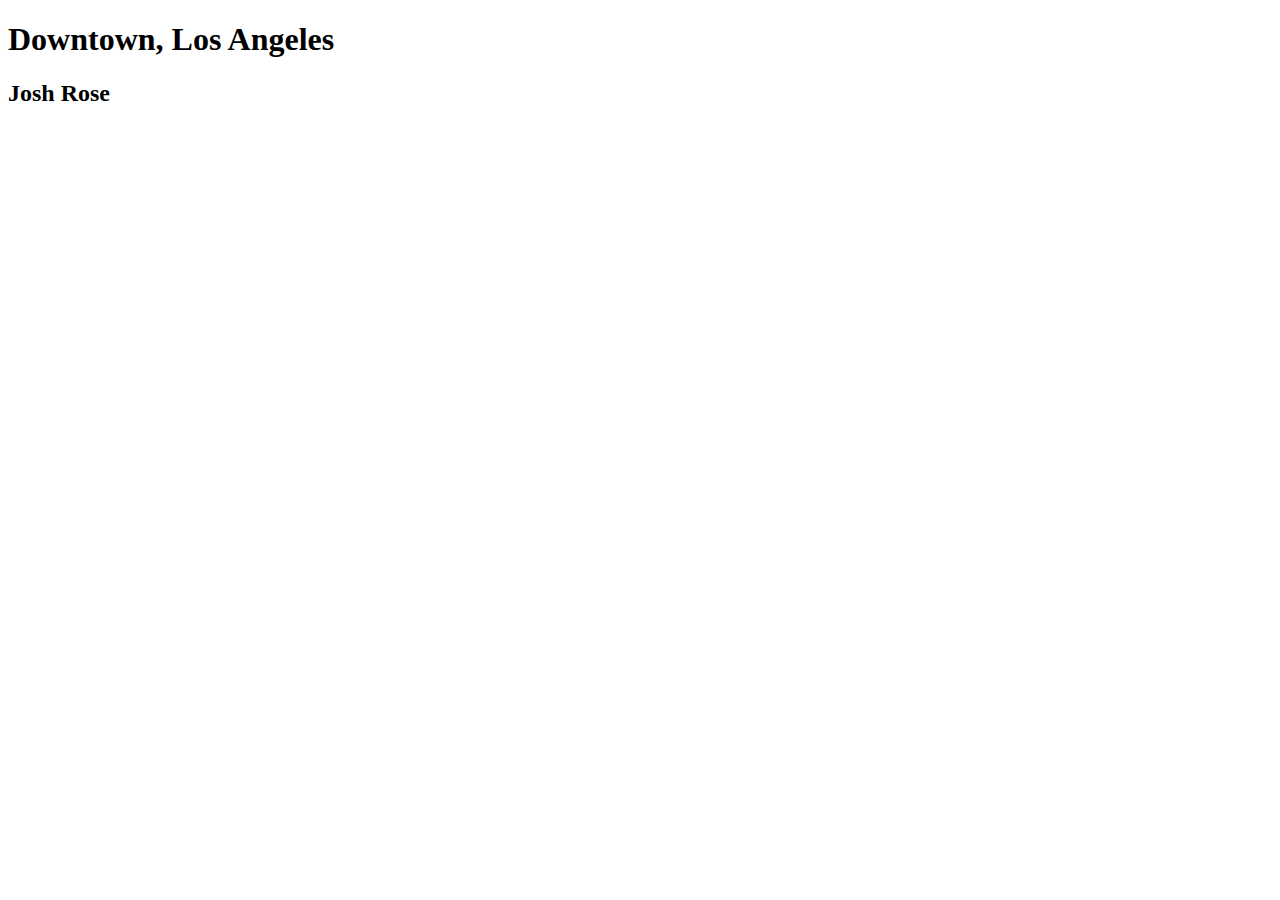
==== Brutalust/index.html @ 6f7246d3 "Initial commit" ====
<!DOCTYPE html>
<html>
    <head>
        <meta charset="UTF-8">
        <meta name="viewport" content="width=device-width, initial-scale=1.0">
        <link rel="stylesheet" href="style.css" media="screen"/>
    </head>
    <body>
        <section>
            <h1>
                Downtown, Los Angeles
            </h1>
            <h2>
                Josh Rose
            </h2>
        </section>
    </body>
</html>
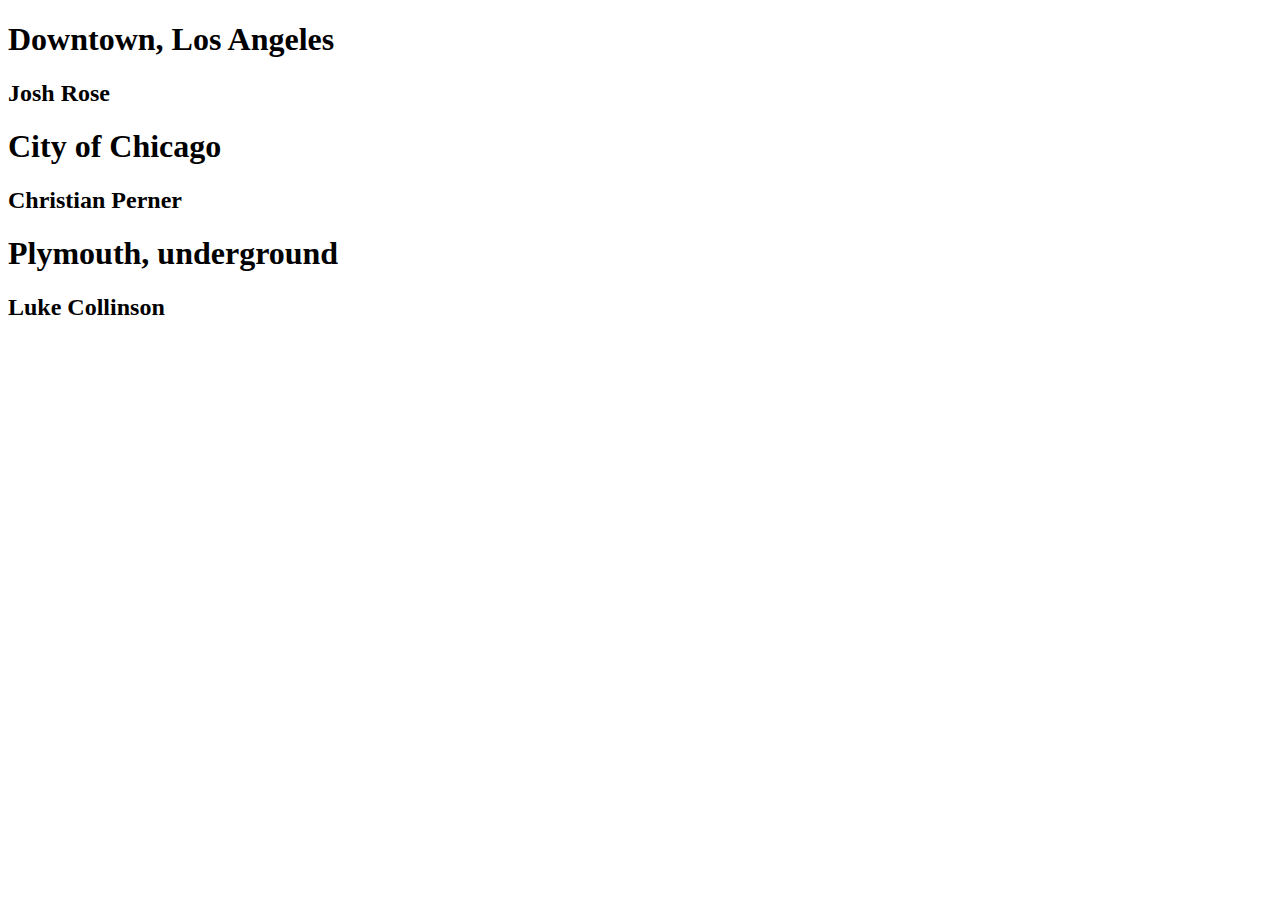
==== commit e143182c: "setting up HTML" ====
--- a/Brutalust/index.html
+++ b/Brutalust/index.html
@@ -14,5 +14,23 @@
                 Josh Rose
             </h2>
         </section>
+
+        <section>
+            <h1>
+                City of Chicago
+            </h1>
+            <h2>
+                Christian Perner
+            </h2>
+        </section>
+
+        <section>
+            <h1>
+                Plymouth, underground
+            </h1>
+            <h2>
+                Luke Collinson
+            </h2>
+        </section>
     </body>
 </html>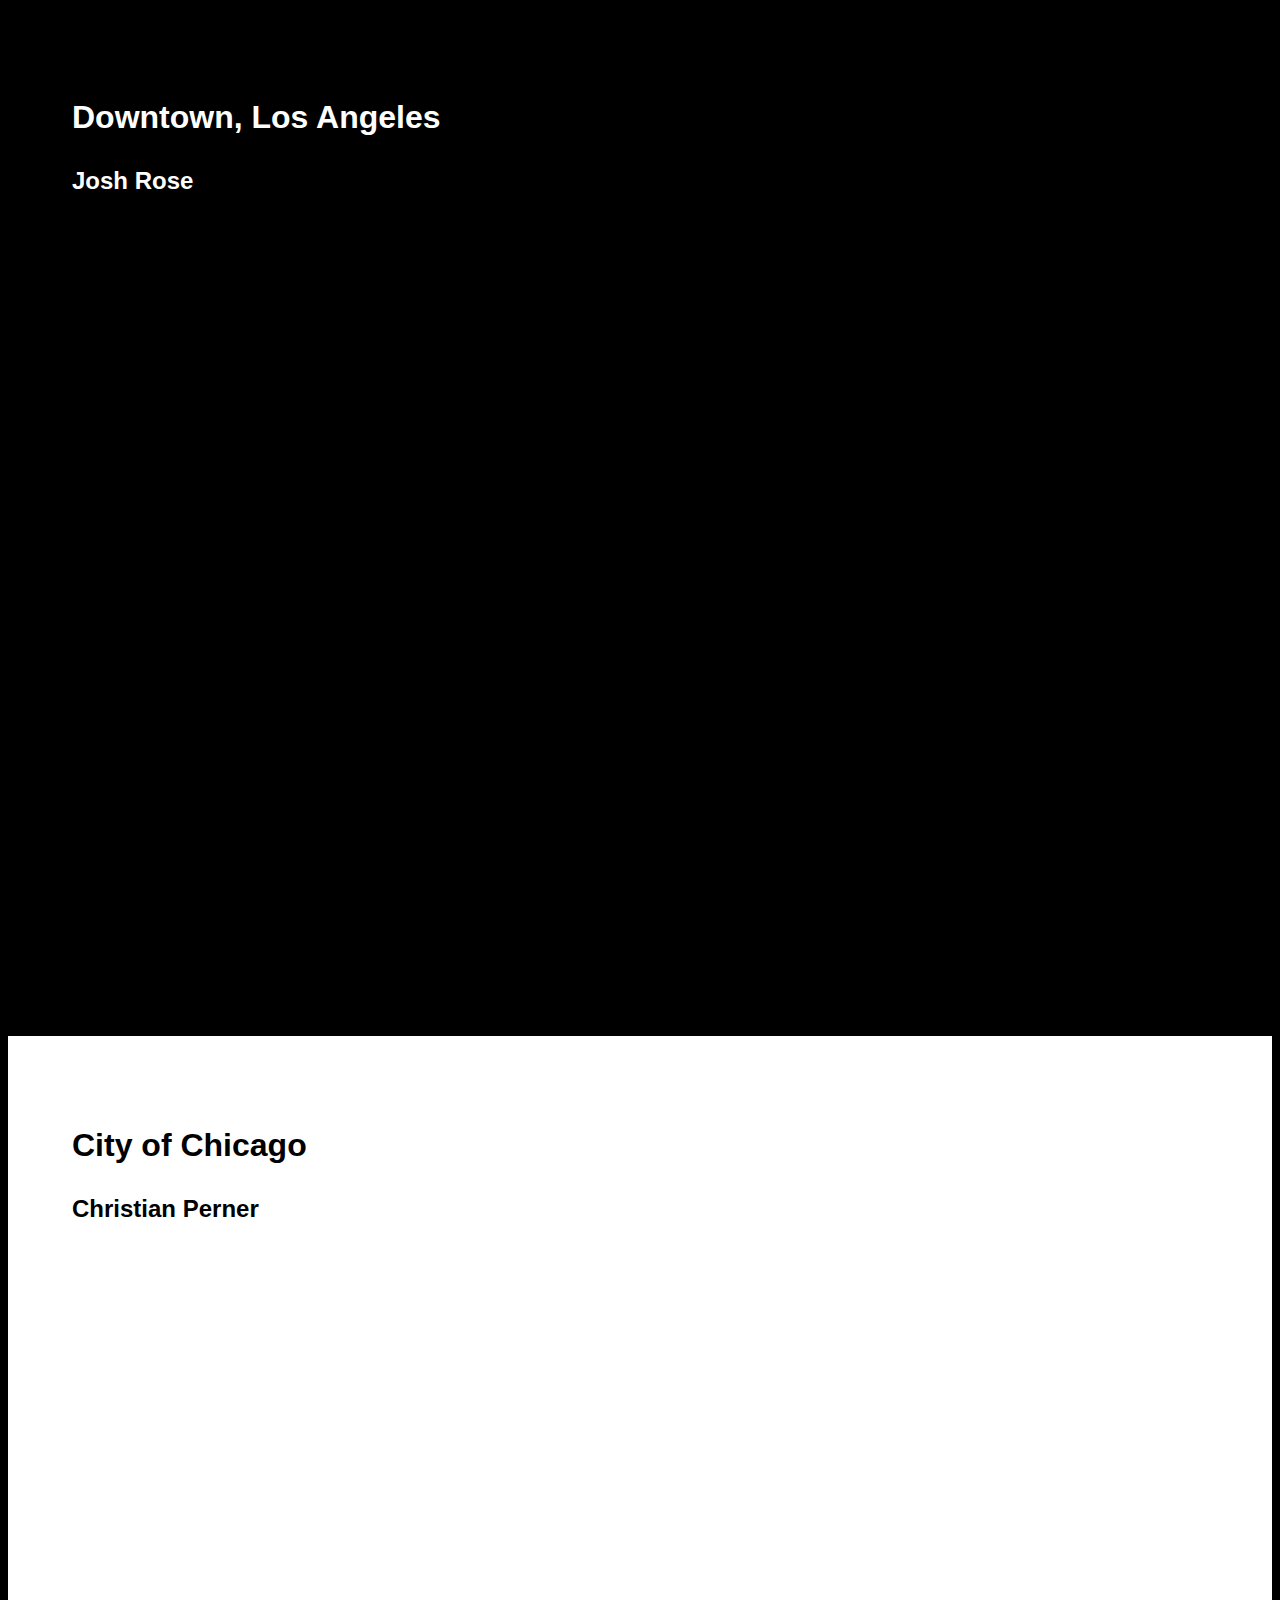
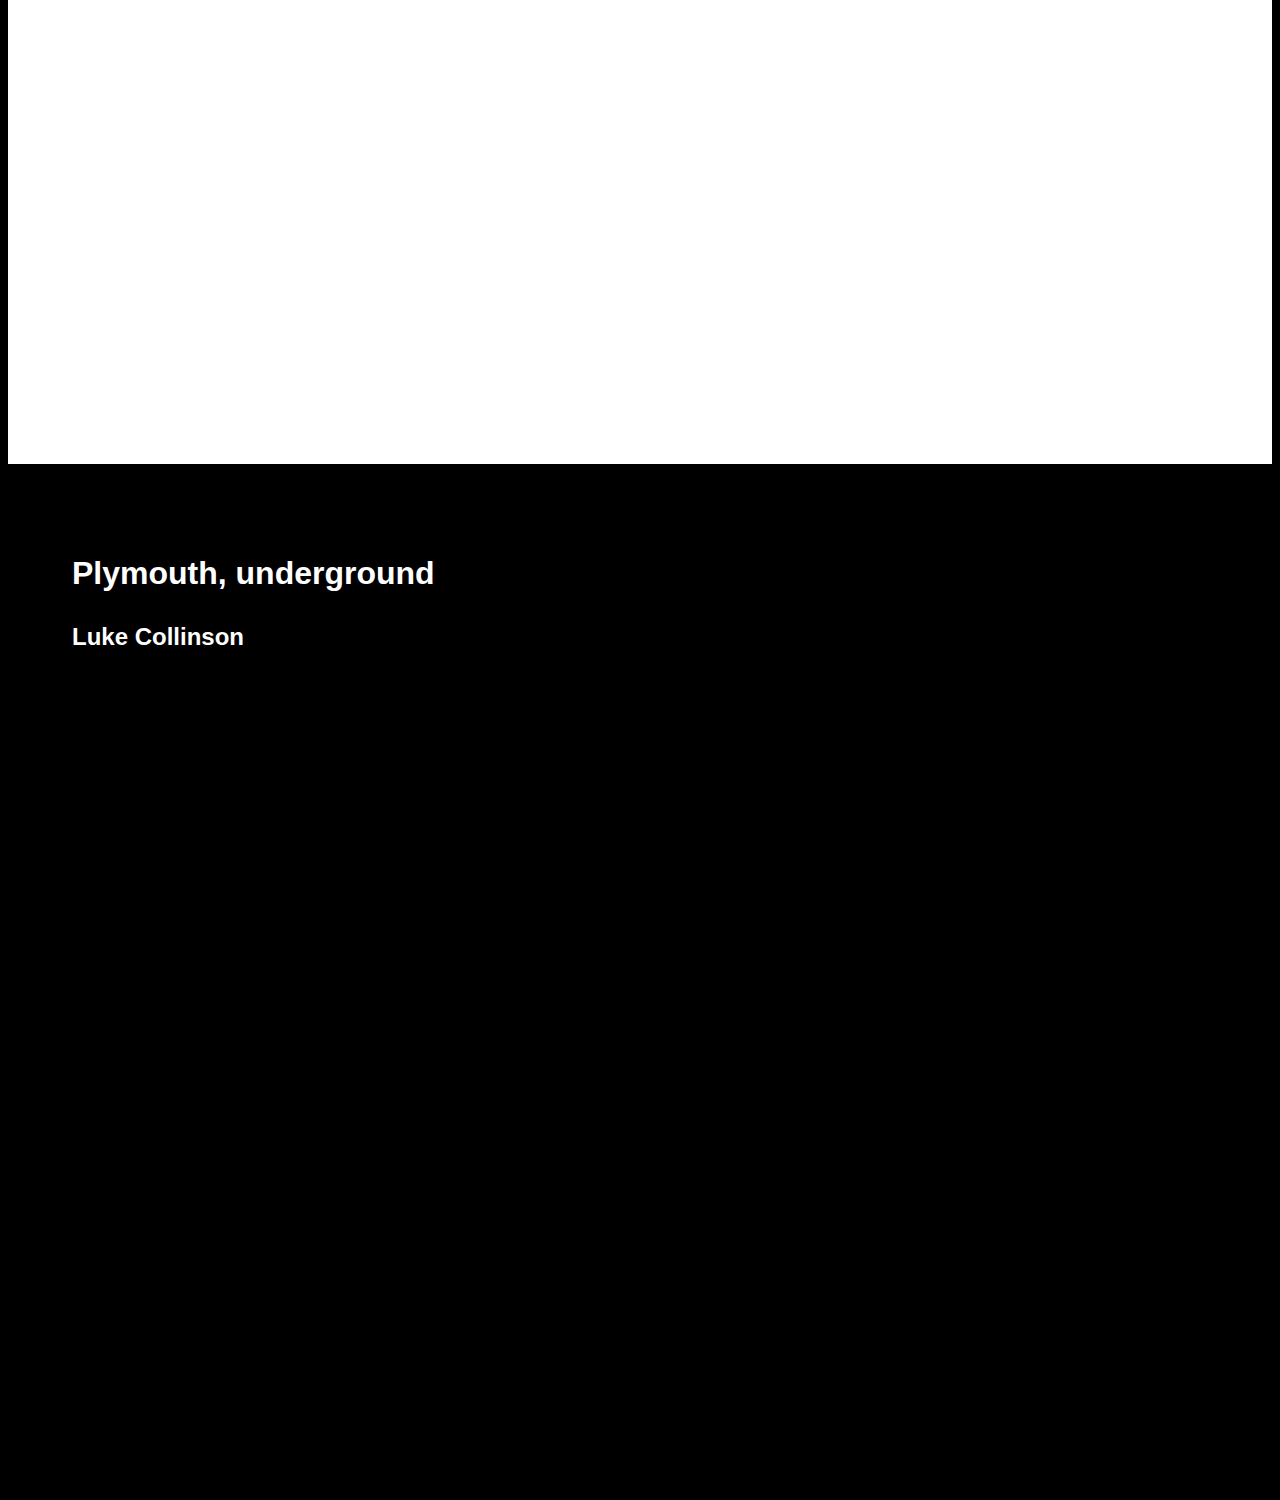
==== commit 5064fb74: "setting up stylesheet + added assets" ====
--- a/Brutalust/index.html
+++ b/Brutalust/index.html
@@ -6,7 +6,7 @@
         <link rel="stylesheet" href="style.css" media="screen"/>
     </head>
     <body>
-        <section>
+        <section class="image1">
             <h1>
                 Downtown, Los Angeles
             </h1>
@@ -15,7 +15,7 @@
             </h2>
         </section>
 
-        <section>
+        <section class="image2">
             <h1>
                 City of Chicago
             </h1>
@@ -24,7 +24,7 @@
             </h2>
         </section>
 
-        <section>
+        <section class="image3">
             <h1>
                 Plymouth, underground
             </h1>
--- a/Brutalust/style.css
+++ b/Brutalust/style.css
@@ -0,0 +1,18 @@
+body {
+    font-family: Arial;
+    font-size: 16px;
+    line-height: 1.5;
+
+    background-color: #000000;
+    color: #ffffff;
+}
+
+section {
+    padding: 64px;
+    height: 100vh;
+}
+
+section.image2 {
+    background-color: #ffffff;
+    color:#000000;
+}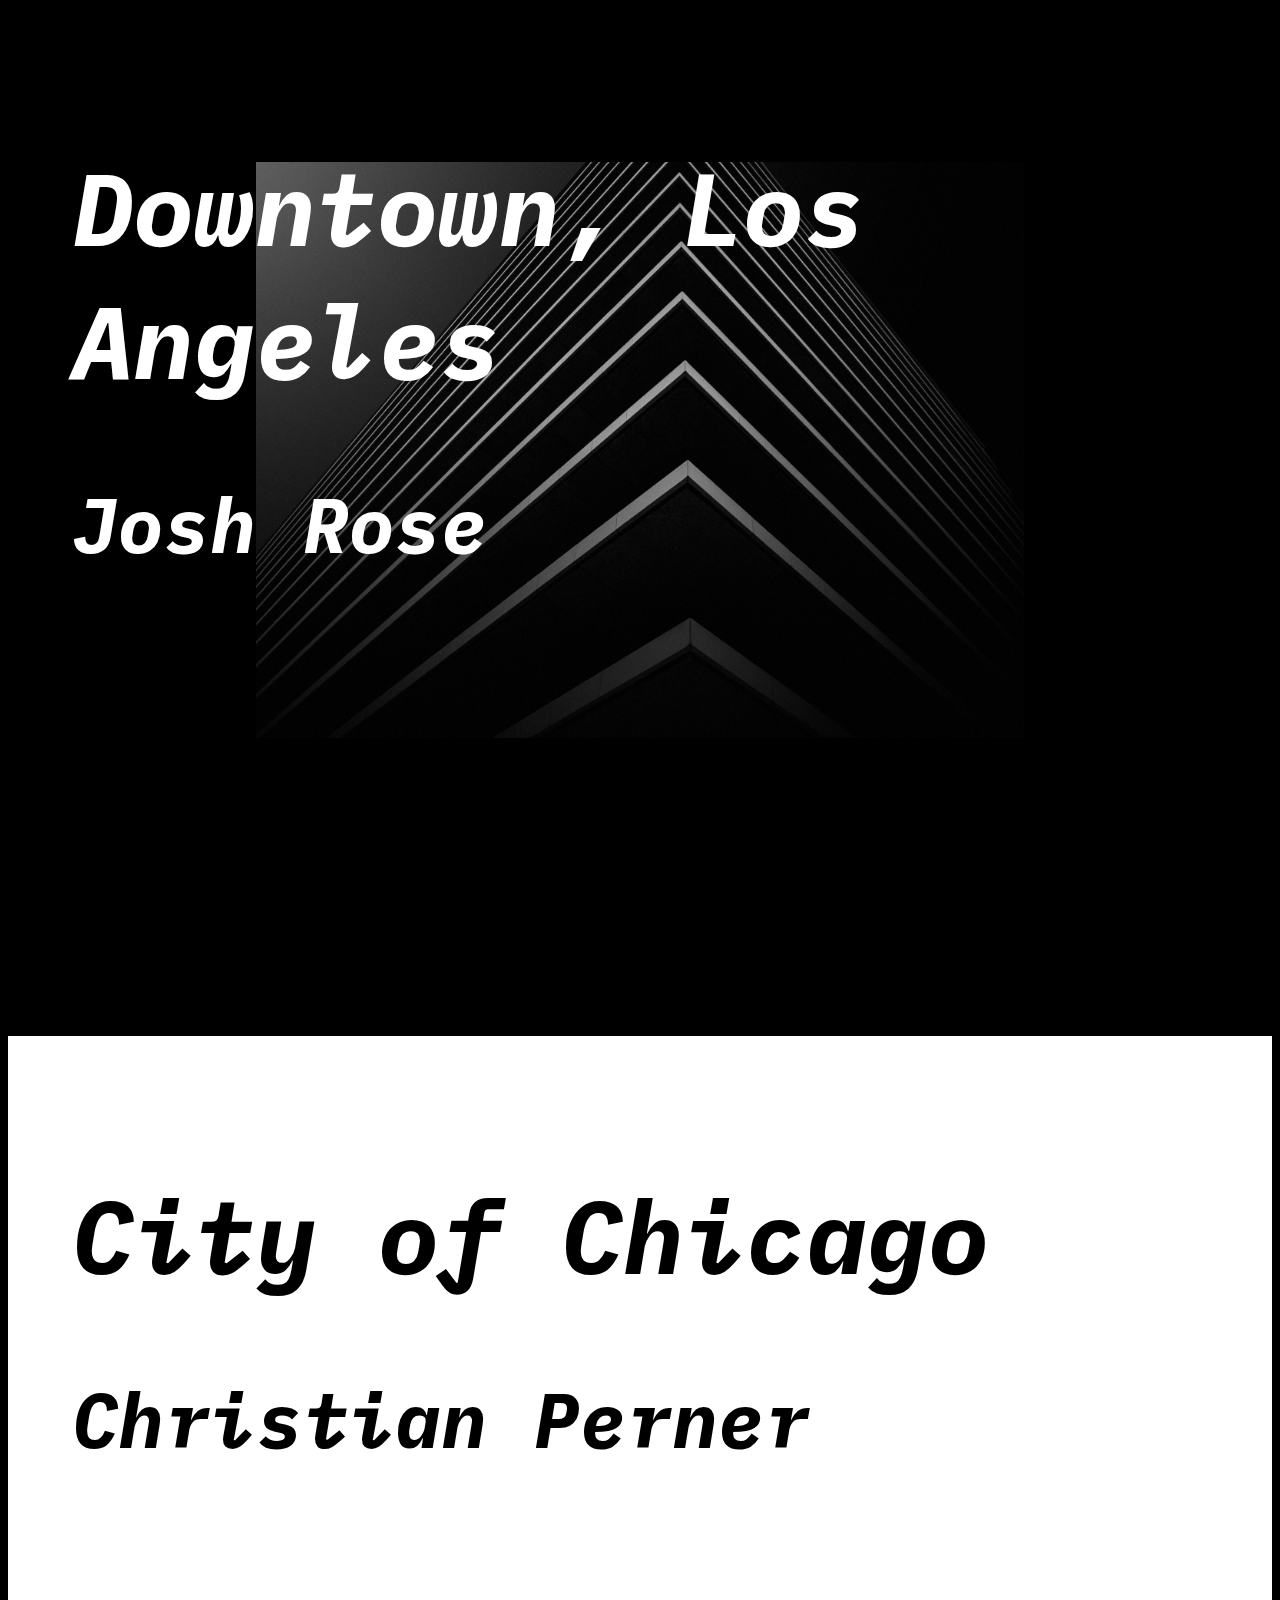
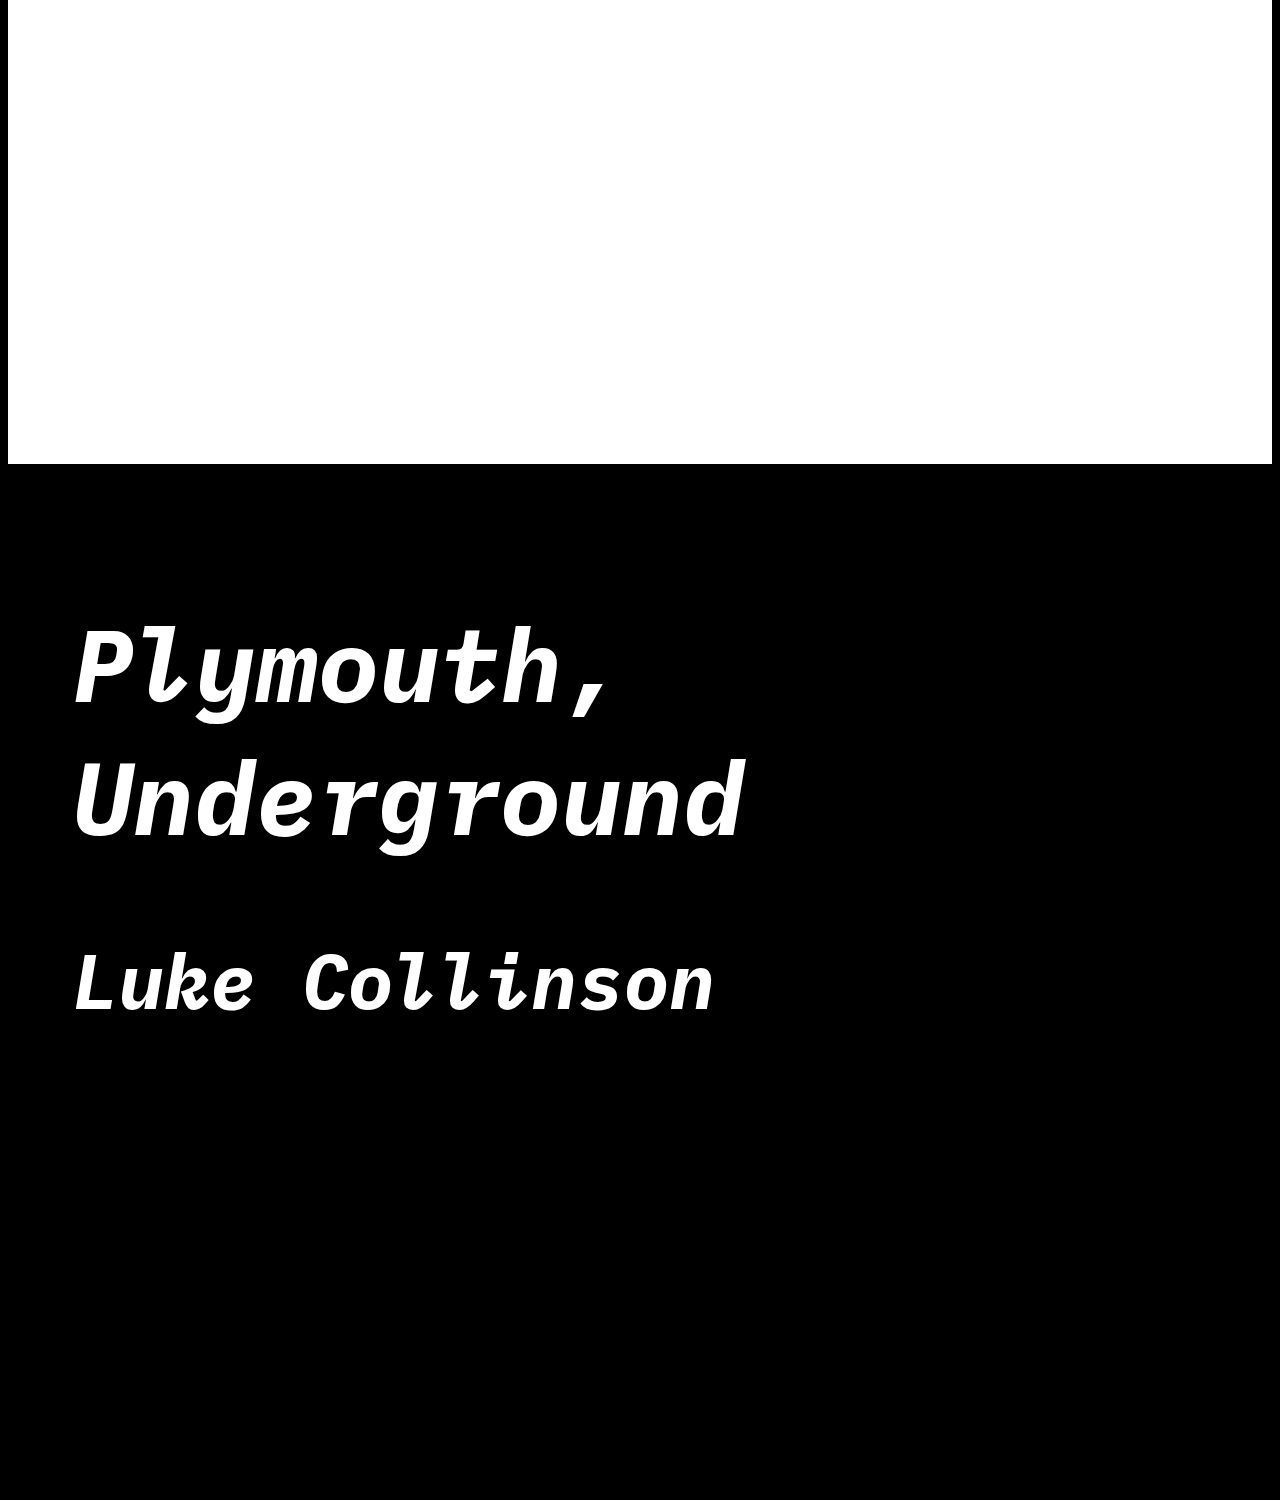
==== commit 22114451: "added typography to site" ====
--- a/Brutalust/index.html
+++ b/Brutalust/index.html
@@ -26,7 +26,7 @@
 
         <section class="image3">
             <h1>
-                Plymouth, underground
+                Plymouth, Underground
             </h1>
             <h2>
                 Luke Collinson
--- a/Brutalust/style.css
+++ b/Brutalust/style.css
@@ -1,7 +1,14 @@
+@font-face {
+    font-family: iA Writer Mono;
+    font-style: italic;
+    src: url(assets/iawritermonov-italic.ttf);
+}
+
 body {
-    font-family: Arial;
-    font-size: 16px;
-    line-height: 1.5;
+    font-family: iA Writer Mono;
+    font-style: italic;
+    font-size: 4vmax;
+    line-height: 1.3;
 
     background-color: #000000;
     color: #ffffff;
@@ -10,9 +17,22 @@
 section {
     padding: 64px;
     height: 100vh;
+    background-size: 60vmax auto;
+    background-position: center center;
+    background-repeat: no-repeat;
+    background-attachment: fixed;
+}
+
+section.image1 {
+    background-image: url(assets/image1.jpg);
 }
 
 section.image2 {
     background-color: #ffffff;
     color:#000000;
+    background-image: url(assets/image2.jpg);
+}
+
+section.image3 {
+    background-image: url(assets/image3.jpg);
 }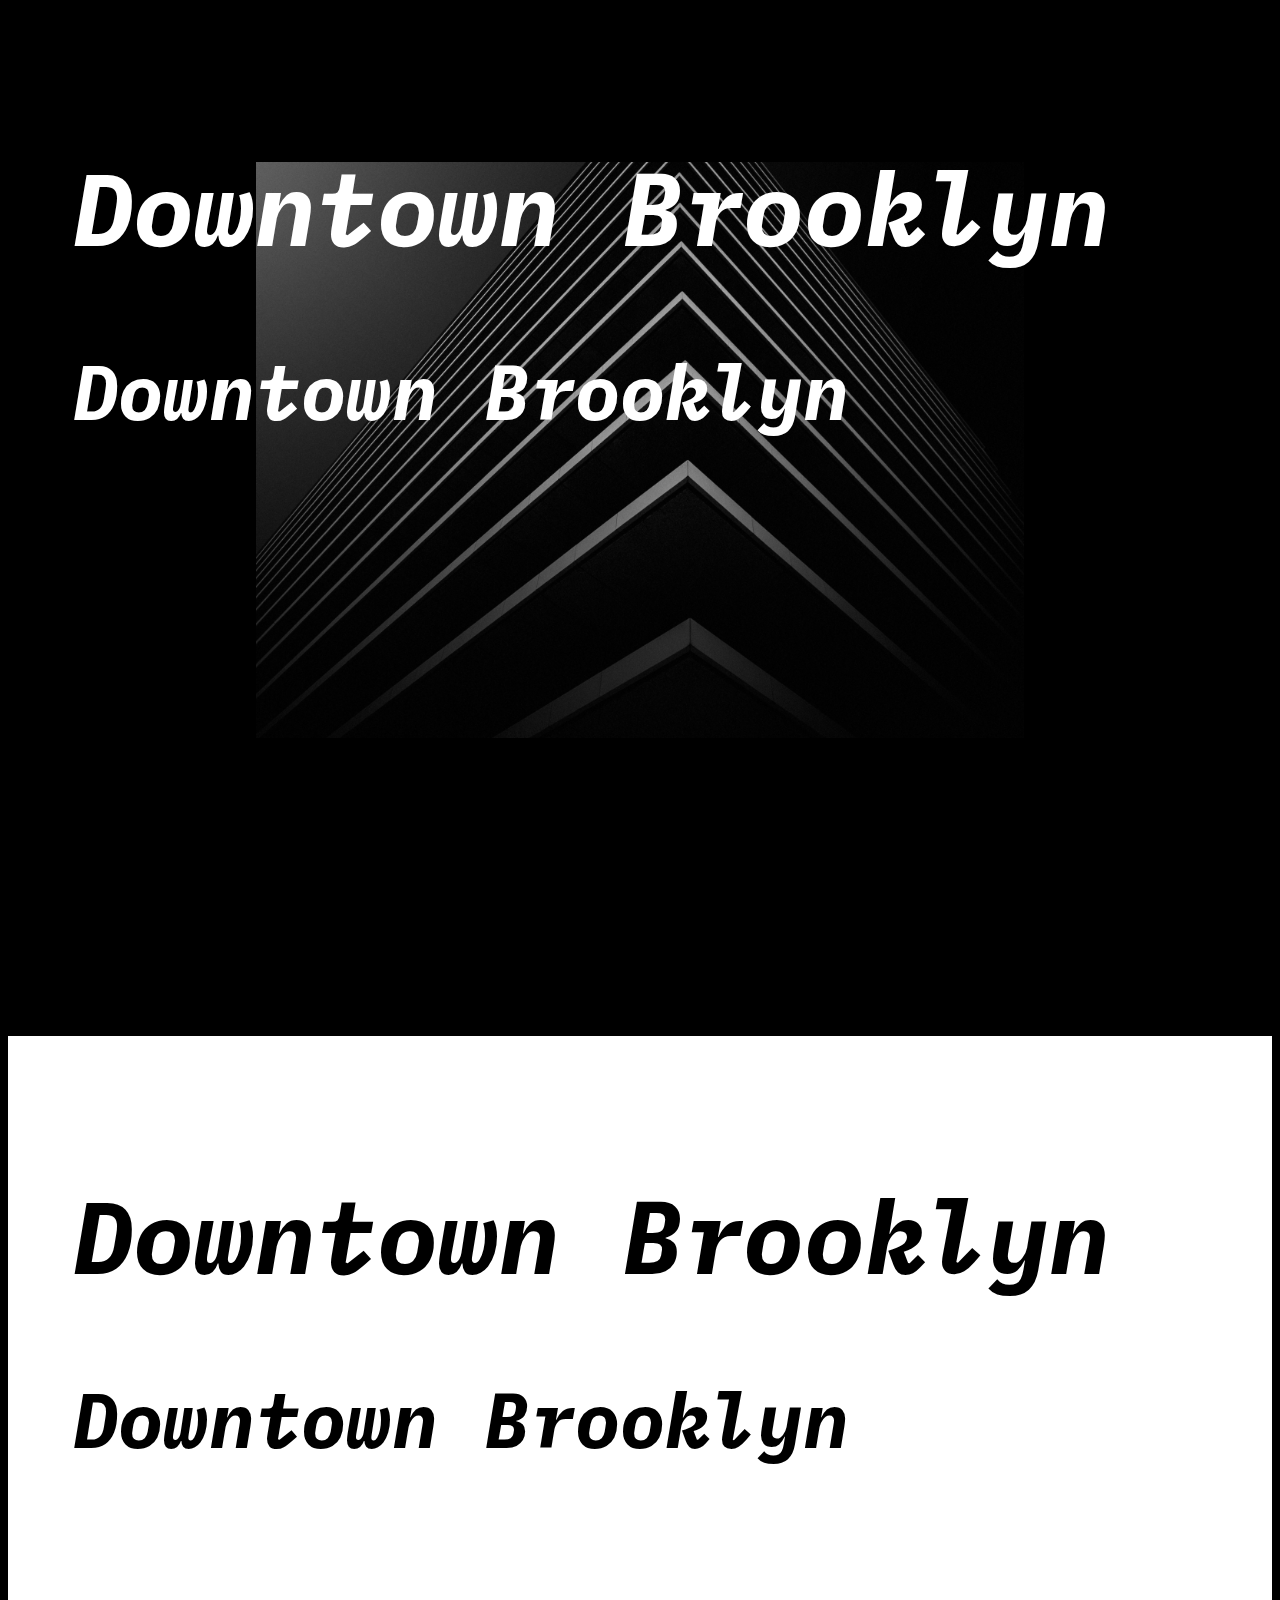
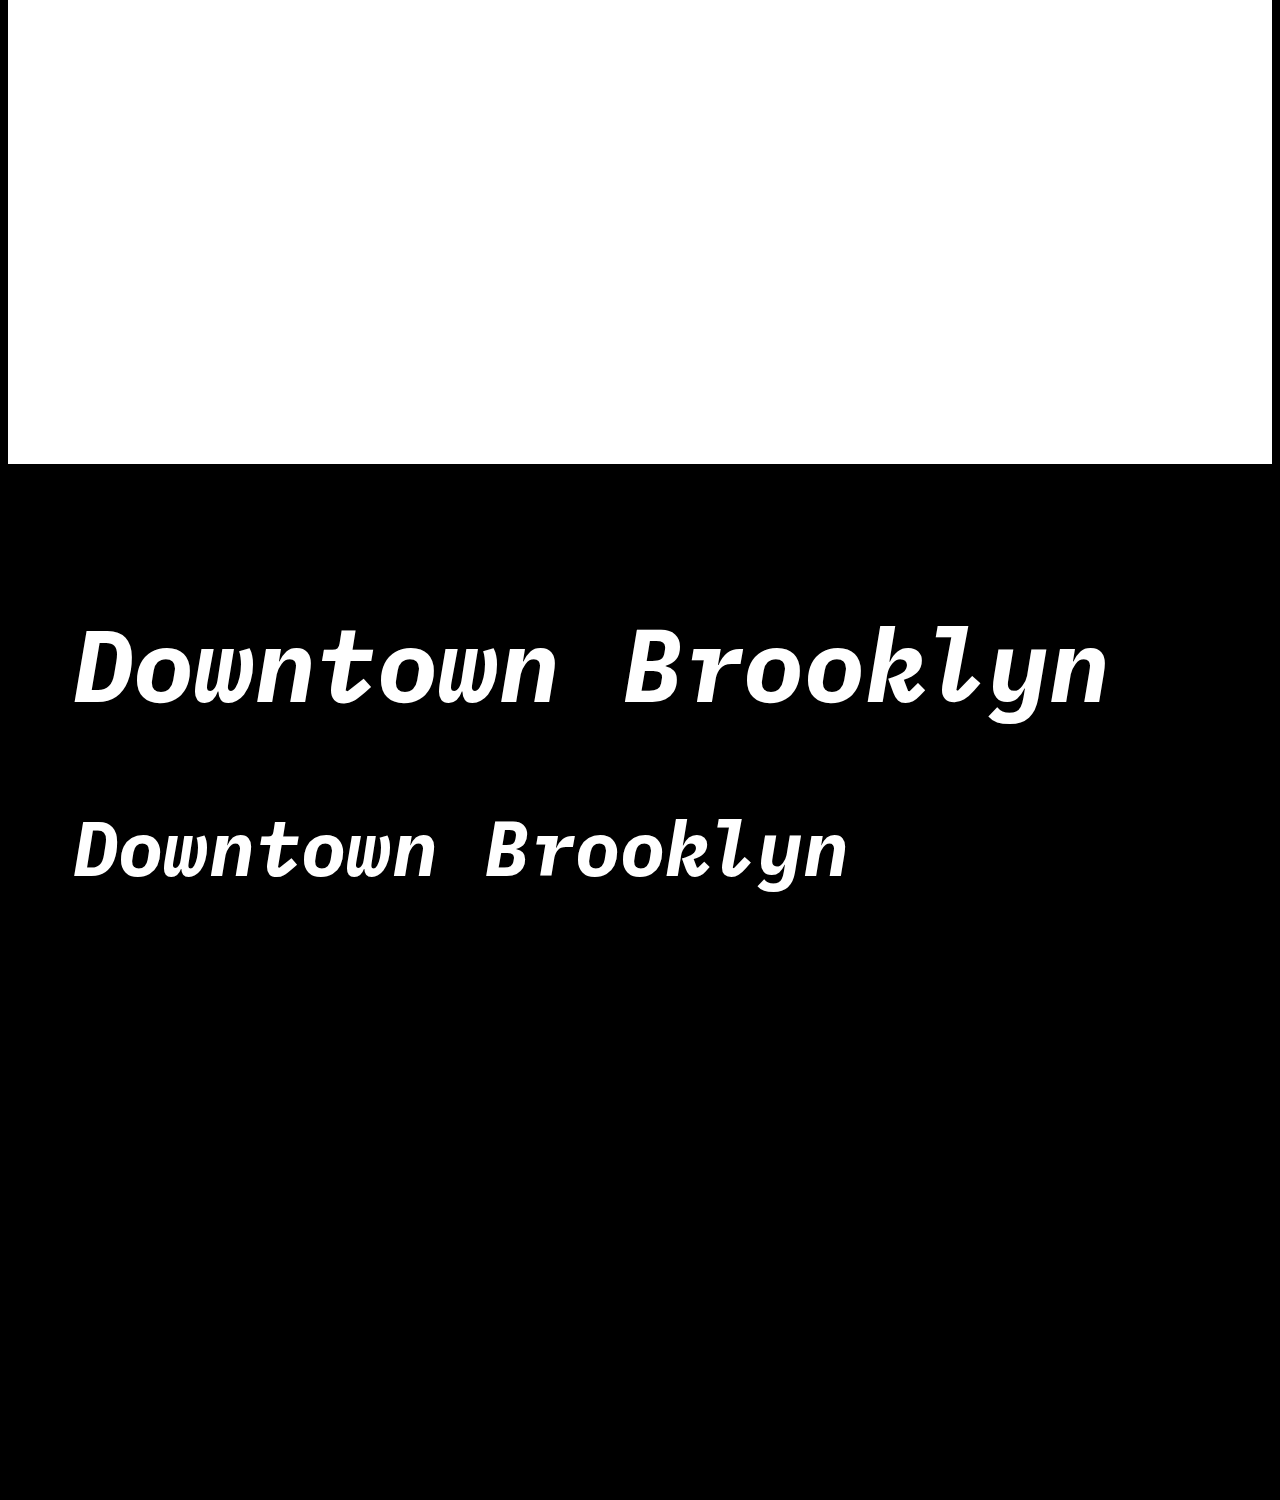
==== commit 4d5a06fc: "added in first Javascript content change" ====
--- a/Brutalust/index.html
+++ b/Brutalust/index.html
@@ -32,5 +32,7 @@
                 Luke Collinson
             </h2>
         </section>
+
+        <script src="script.js"></script>
     </body>
 </html>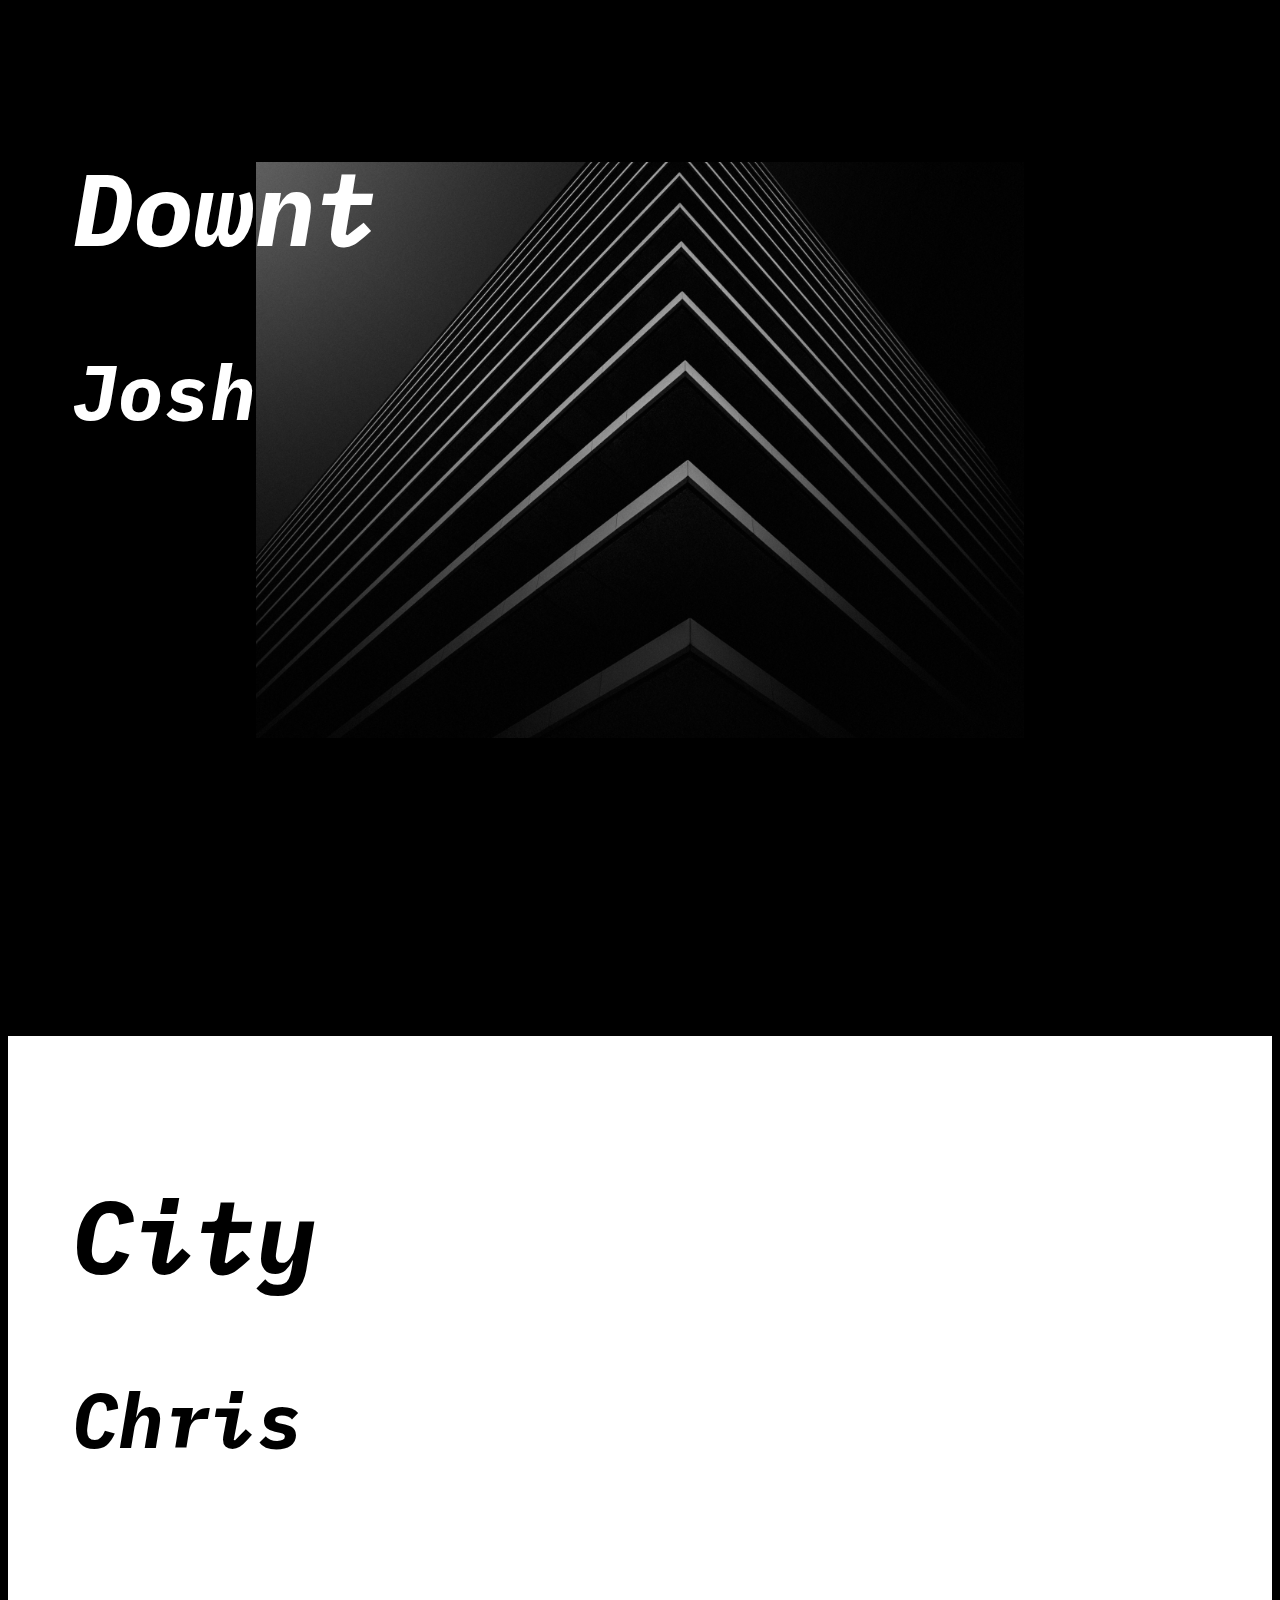
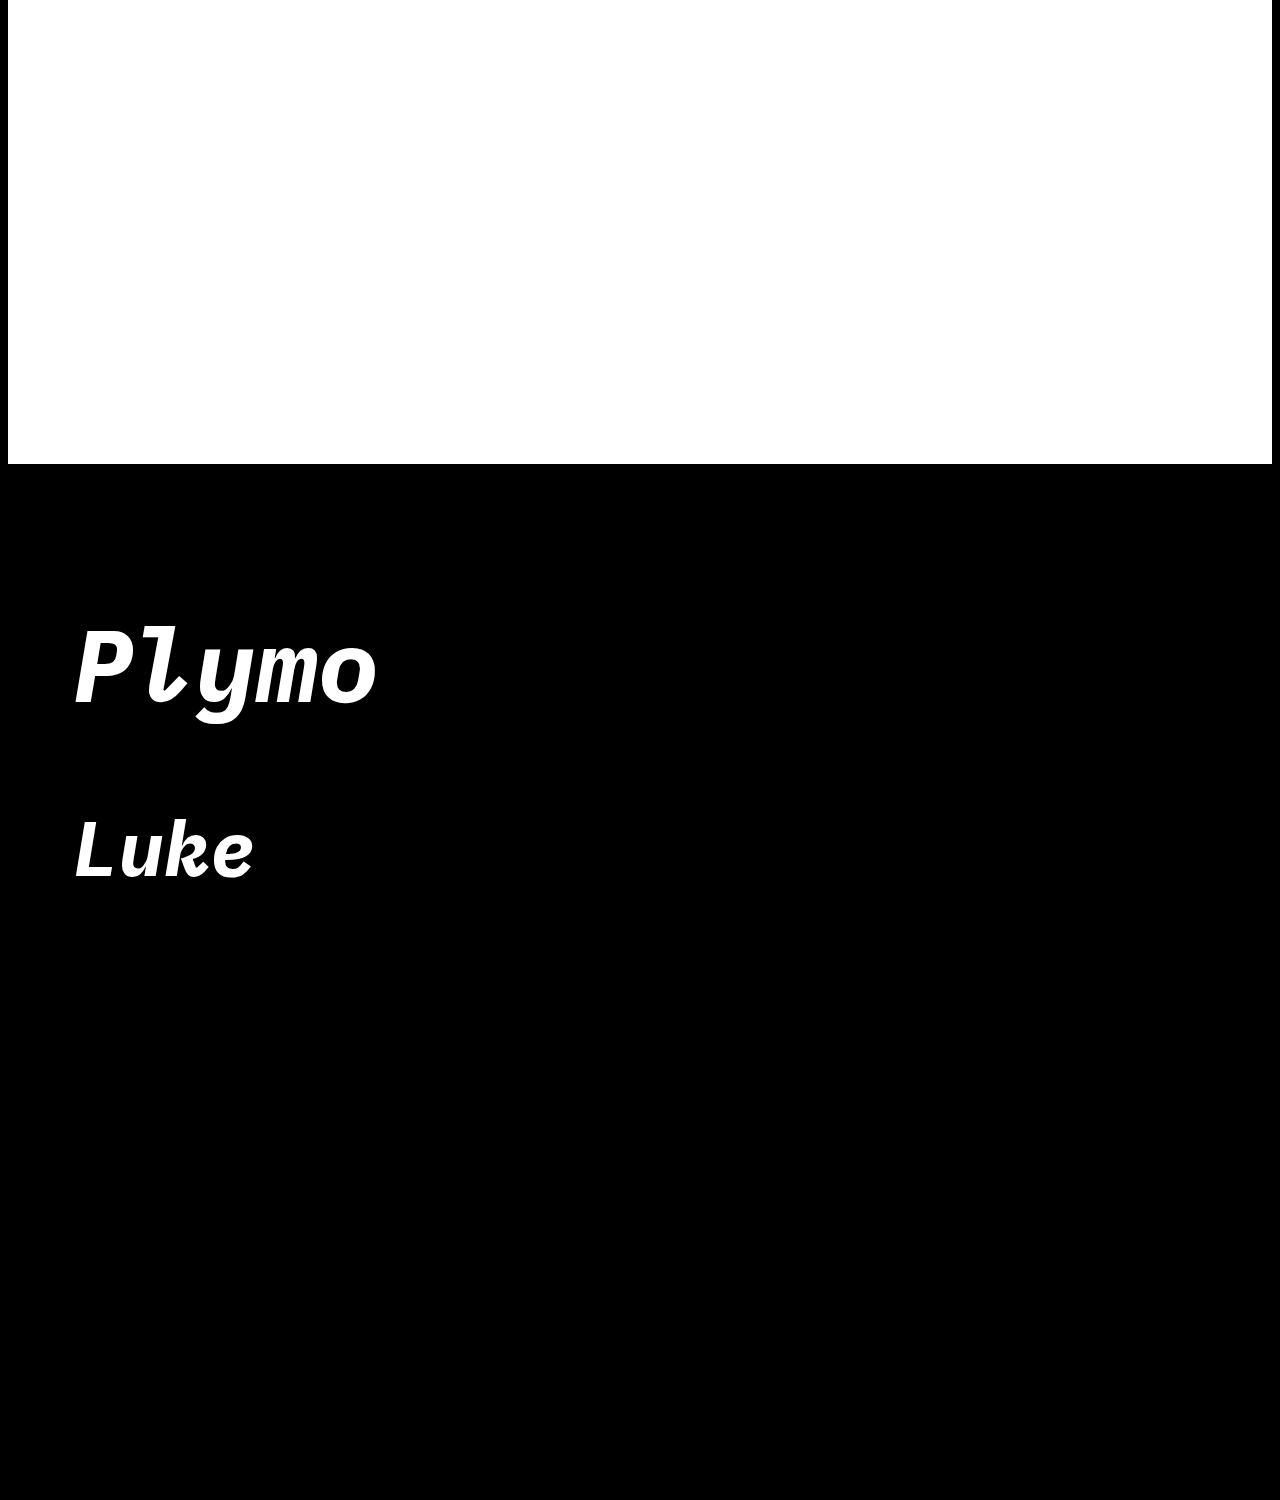
==== commit b7705a5f: "substringing content + removed whitespace in HTML tags" ====
--- a/Brutalust/index.html
+++ b/Brutalust/index.html
@@ -7,30 +7,19 @@
     </head>
     <body>
         <section class="image1">
-            <h1>
-                Downtown, Los Angeles
-            </h1>
-            <h2>
-                Josh Rose
-            </h2>
+            <h1>Downtown, Los Angeles</h1>
+            <h2>Josh Rose</h2>
         </section>
 
         <section class="image2">
-            <h1>
-                City of Chicago
-            </h1>
-            <h2>
-                Christian Perner
+            <h1>City of Chicago</h1>
+            <h2>Christian Perner
             </h2>
         </section>
 
         <section class="image3">
-            <h1>
-                Plymouth, Underground
-            </h1>
-            <h2>
-                Luke Collinson
-            </h2>
+            <h1>Plymouth, underground</h1>
+            <h2>Luke Collinson</h2>
         </section>
 
         <script src="script.js"></script>
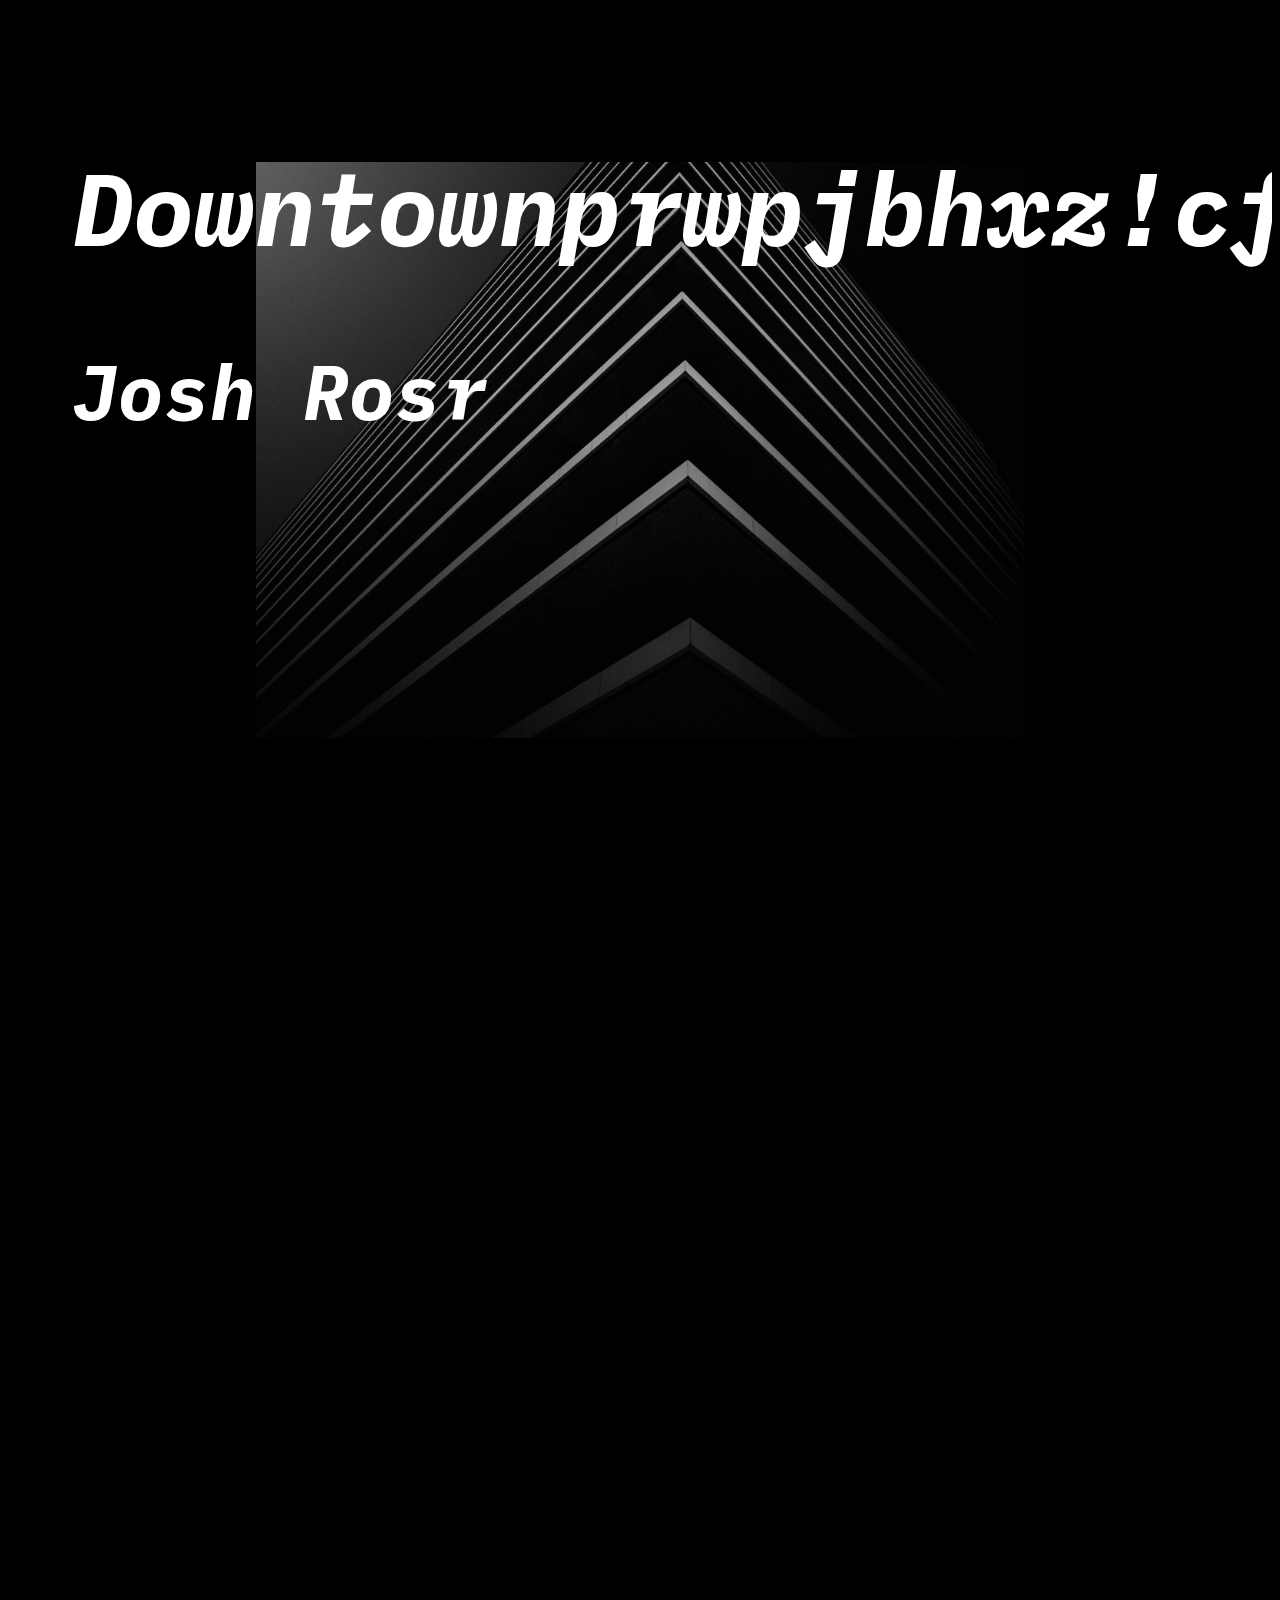
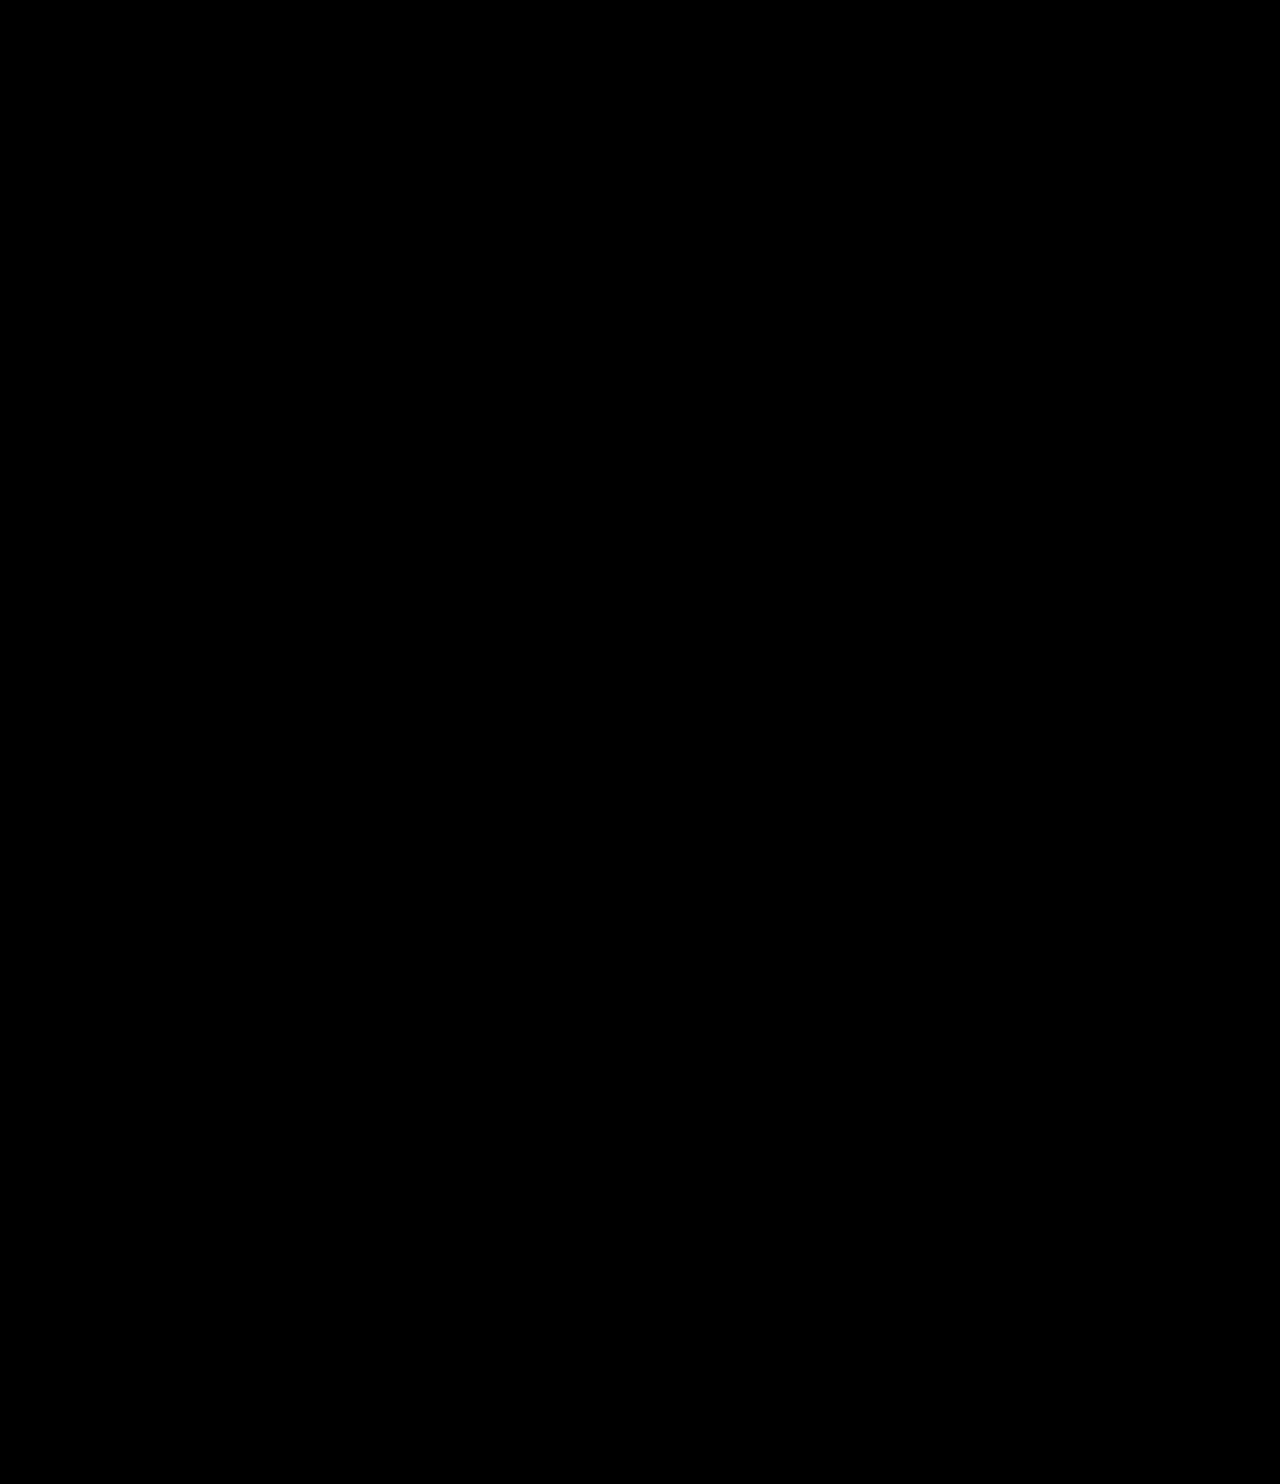
==== commit a6d224cd: "final edits" ====
--- a/Brutalust/index.html
+++ b/Brutalust/index.html
@@ -7,14 +7,13 @@
     </head>
     <body>
         <section class="image1">
-            <h1>Downtown, Los Angeles</h1>
+            <h1>Downtown Los Angeles</h1>
             <h2>Josh Rose</h2>
         </section>
 
         <section class="image2">
             <h1>City of Chicago</h1>
-            <h2>Christian Perner
-            </h2>
+            <h2>Christian Perner</h2>
         </section>
 
         <section class="image3">
--- a/Brutalust/style.css
+++ b/Brutalust/style.css
@@ -2,6 +2,13 @@
     font-family: iA Writer Mono;
     font-style: italic;
     src: url(assets/iawritermonov-italic.ttf);
+}
+
+html, body {
+    scroll-snap-type: y mandatory;
+    height: 100%;
+    overflow-y: scroll; 
+    /* overflow-y -> scrolls in y direction */
 }
 
 body {
@@ -21,6 +28,8 @@
     background-position: center center;
     background-repeat: no-repeat;
     background-attachment: fixed;
+
+    scroll-snap-align: start;
 }
 
 section.image1 {
